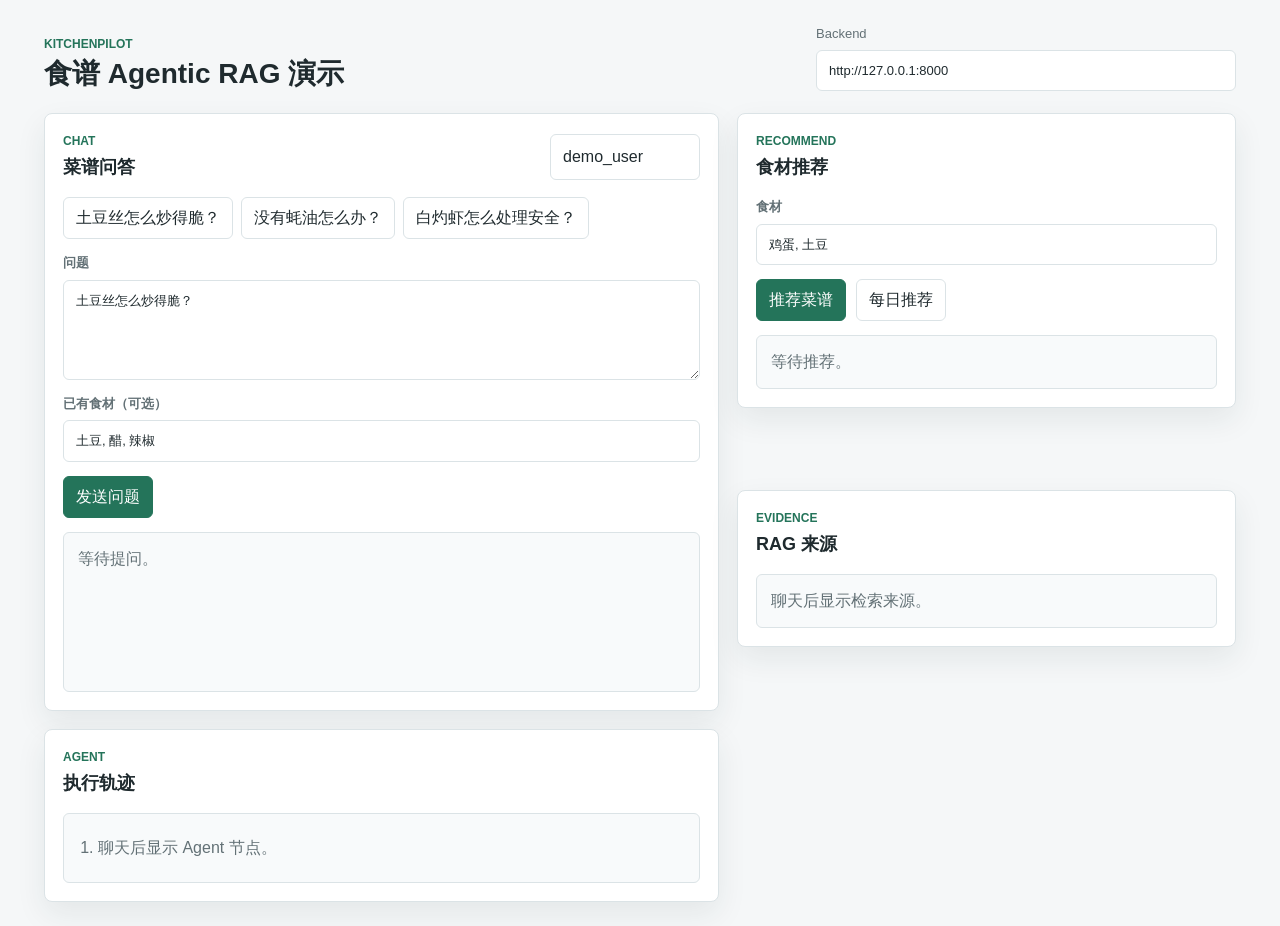
==== frontend/index.html @ 21f33a4f "Add lightweight frontend demo" ====
<!doctype html>
<html lang="zh-CN">
  <head>
    <meta charset="utf-8" />
    <meta name="viewport" content="width=device-width, initial-scale=1" />
    <title>KitchenPilot Demo</title>
    <link rel="stylesheet" href="./styles.css" />
  </head>
  <body>
    <div class="app-shell">
      <header class="topbar">
        <div>
          <p class="eyebrow">KitchenPilot</p>
          <h1>食谱 Agentic RAG 演示</h1>
        </div>
        <label class="base-url">
          <span>Backend</span>
          <input id="baseUrl" type="url" value="http://127.0.0.1:8000" />
        </label>
      </header>

      <main class="workspace">
        <section class="panel chat-panel" aria-labelledby="chatTitle">
          <div class="section-head">
            <div>
              <p class="eyebrow">Chat</p>
              <h2 id="chatTitle">菜谱问答</h2>
            </div>
            <input id="userId" class="small-input" value="demo_user" aria-label="User ID" />
          </div>

          <div class="quick-prompts" aria-label="示例问题">
            <button type="button" data-query="土豆丝怎么炒得脆？">土豆丝怎么炒得脆？</button>
            <button type="button" data-query="没有蚝油怎么办？">没有蚝油怎么办？</button>
            <button type="button" data-query="白灼虾怎么处理安全？">白灼虾怎么处理安全？</button>
          </div>

          <label class="field">
            <span>问题</span>
            <textarea id="chatQuery" rows="4">土豆丝怎么炒得脆？</textarea>
          </label>

          <label class="field">
            <span>已有食材（可选）</span>
            <input id="chatIngredients" value="土豆, 醋, 辣椒" />
          </label>

          <div class="actions">
            <button id="sendChat" type="button" class="primary">发送问题</button>
            <span id="chatStatus" class="status" role="status"></span>
          </div>

          <div id="answerBox" class="answer empty">等待提问。</div>
        </section>

        <section class="panel recommend-panel" aria-labelledby="recommendTitle">
          <div class="section-head">
            <div>
              <p class="eyebrow">Recommend</p>
              <h2 id="recommendTitle">食材推荐</h2>
            </div>
          </div>

          <label class="field">
            <span>食材</span>
            <input id="recommendIngredients" value="鸡蛋, 土豆" />
          </label>

          <div class="actions">
            <button id="sendRecommend" type="button" class="primary">推荐菜谱</button>
            <button id="sendDaily" type="button">每日推荐</button>
            <span id="recommendStatus" class="status" role="status"></span>
          </div>

          <div id="recommendations" class="list empty">等待推荐。</div>
        </section>

        <section class="panel evidence-panel" aria-labelledby="sourceTitle">
          <div class="section-head">
            <div>
              <p class="eyebrow">Evidence</p>
              <h2 id="sourceTitle">RAG 来源</h2>
            </div>
          </div>
          <div id="sources" class="list empty">聊天后显示检索来源。</div>
        </section>

        <section class="panel trace-panel" aria-labelledby="traceTitle">
          <div class="section-head">
            <div>
              <p class="eyebrow">Agent</p>
              <h2 id="traceTitle">执行轨迹</h2>
            </div>
          </div>
          <ol id="trace" class="trace empty">
            <li>聊天后显示 Agent 节点。</li>
          </ol>
        </section>
      </main>
    </div>

    <script src="./app.js"></script>
  </body>
</html>
---- frontend/styles.css ----
:root {
  color-scheme: light;
  --bg: #f5f7f8;
  --panel: #ffffff;
  --panel-soft: #f8fafb;
  --text: #1f2a2e;
  --muted: #637176;
  --line: #dbe3e6;
  --accent: #24745a;
  --accent-strong: #18553f;
  --warning: #9a5a0a;
  --danger: #a43f3f;
  --shadow: 0 12px 30px rgba(28, 46, 54, 0.08);
}

* {
  box-sizing: border-box;
}

body {
  margin: 0;
  background: var(--bg);
  color: var(--text);
  font-family:
    Inter, "Segoe UI", "Microsoft YaHei", "PingFang SC", Arial, sans-serif;
  line-height: 1.5;
}

button,
input,
textarea {
  font: inherit;
}

button {
  min-height: 38px;
  border: 1px solid var(--line);
  border-radius: 6px;
  background: #fff;
  color: var(--text);
  cursor: pointer;
  padding: 8px 12px;
}

button:hover {
  border-color: #9db7ad;
}

button:disabled {
  cursor: not-allowed;
  opacity: 0.62;
}

button.primary {
  border-color: var(--accent);
  background: var(--accent);
  color: #fff;
}

button.primary:hover {
  background: var(--accent-strong);
}

input,
textarea {
  width: 100%;
  border: 1px solid var(--line);
  border-radius: 6px;
  background: #fff;
  color: var(--text);
  padding: 10px 12px;
}

textarea {
  resize: vertical;
}

.app-shell {
  max-width: 1240px;
  margin: 0 auto;
  padding: 24px;
}

.topbar {
  display: flex;
  align-items: end;
  justify-content: space-between;
  gap: 20px;
  margin-bottom: 22px;
}

.topbar h1,
.section-head h2 {
  margin: 0;
  letter-spacing: 0;
}

.topbar h1 {
  font-size: 28px;
  line-height: 1.2;
}

.section-head h2 {
  font-size: 18px;
}

.eyebrow {
  margin: 0 0 4px;
  color: var(--accent);
  font-size: 12px;
  font-weight: 700;
  letter-spacing: 0;
  text-transform: uppercase;
}

.base-url {
  display: grid;
  gap: 6px;
  width: min(420px, 100%);
  color: var(--muted);
  font-size: 13px;
}

.workspace {
  display: grid;
  grid-template-columns: minmax(0, 1.15fr) minmax(320px, 0.85fr);
  gap: 18px;
  align-items: start;
}

.panel {
  border: 1px solid var(--line);
  border-radius: 8px;
  background: var(--panel);
  box-shadow: var(--shadow);
  padding: 18px;
}

.chat-panel {
  grid-row: span 2;
}

.section-head {
  display: flex;
  justify-content: space-between;
  gap: 12px;
  align-items: center;
  margin-bottom: 16px;
}

.small-input {
  width: 150px;
}

.field {
  display: grid;
  gap: 7px;
  margin: 14px 0;
  color: var(--muted);
  font-size: 13px;
}

.field span {
  font-weight: 650;
}

.quick-prompts {
  display: flex;
  gap: 8px;
  flex-wrap: wrap;
  margin-bottom: 14px;
}

.actions {
  display: flex;
  align-items: center;
  gap: 10px;
  flex-wrap: wrap;
  margin: 14px 0;
}

.status {
  min-height: 22px;
  color: var(--muted);
  font-size: 13px;
}

.status.error {
  color: var(--danger);
}

.answer,
.list,
.trace {
  border: 1px solid var(--line);
  border-radius: 6px;
  background: var(--panel-soft);
  padding: 14px;
}

.answer {
  min-height: 160px;
  white-space: pre-wrap;
  overflow-wrap: anywhere;
}

.meta-row {
  display: flex;
  flex-wrap: wrap;
  gap: 8px;
  margin-bottom: 10px;
}

.tag {
  display: inline-flex;
  align-items: center;
  min-height: 24px;
  border-radius: 999px;
  background: #e7f0ec;
  color: var(--accent-strong);
  padding: 2px 9px;
  font-size: 12px;
  font-weight: 650;
}

.tag.warn {
  background: #fff3dd;
  color: var(--warning);
}

.item {
  border-bottom: 1px solid var(--line);
  padding: 12px 0;
}

.item:first-child {
  padding-top: 0;
}

.item:last-child {
  border-bottom: 0;
  padding-bottom: 0;
}

.item h3 {
  margin: 0 0 6px;
  font-size: 15px;
}

.item p {
  margin: 5px 0;
  color: var(--muted);
  overflow-wrap: anywhere;
}

.trace {
  margin: 0;
  padding-left: 34px;
}

.trace li {
  margin: 8px 0;
  overflow-wrap: anywhere;
}

.empty {
  color: var(--muted);
}

@media (max-width: 860px) {
  .app-shell {
    padding: 16px;
  }

  .topbar {
    align-items: stretch;
    flex-direction: column;
  }

  .workspace {
    grid-template-columns: 1fr;
  }

  .chat-panel {
    grid-row: auto;
  }

  .section-head {
    align-items: stretch;
    flex-direction: column;
  }

  .small-input {
    width: 100%;
  }
}
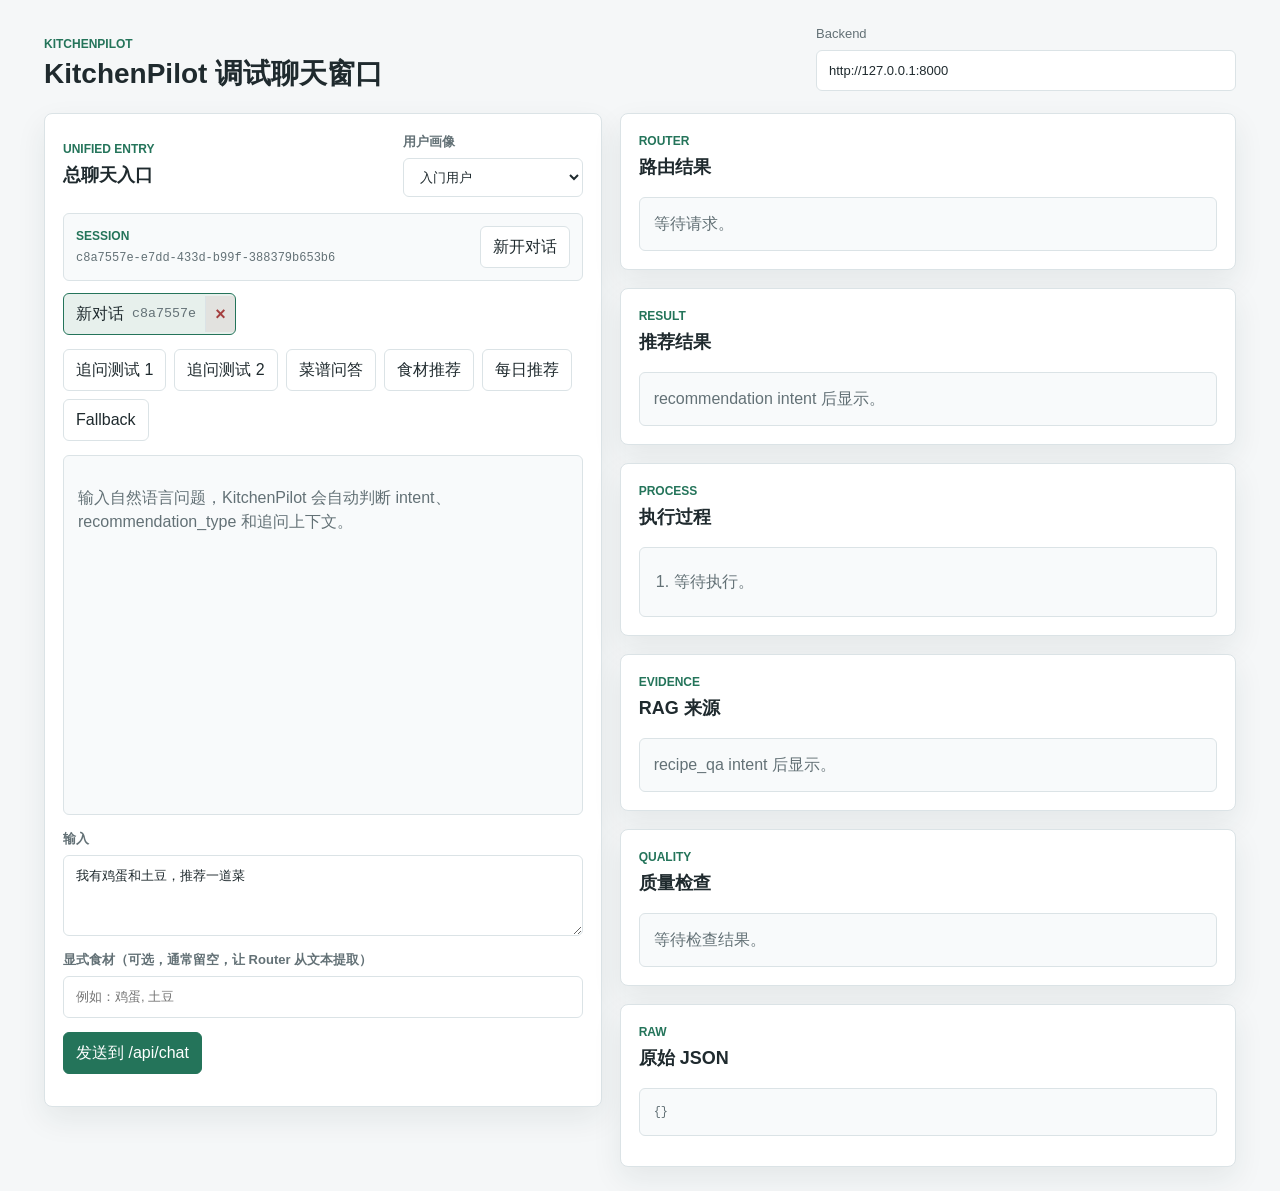
==== commit 6a057e32: "feat: finalize KitchenPilot MVP" ====
--- a/frontend/index.html
+++ b/frontend/index.html
@@ -3,7 +3,7 @@
   <head>
     <meta charset="utf-8" />
     <meta name="viewport" content="width=device-width, initial-scale=1" />
-    <title>KitchenPilot Demo</title>
+    <title>KitchenPilot Debug Console</title>
     <link rel="stylesheet" href="./styles.css" />
   </head>
   <body>
@@ -11,7 +11,7 @@
       <header class="topbar">
         <div>
           <p class="eyebrow">KitchenPilot</p>
-          <h1>食谱 Agentic RAG 演示</h1>
+          <h1>KitchenPilot 调试聊天窗口</h1>
         </div>
         <label class="base-url">
           <span>Backend</span>
@@ -19,83 +19,125 @@
         </label>
       </header>
 
-      <main class="workspace">
-        <section class="panel chat-panel" aria-labelledby="chatTitle">
+      <main class="debug-layout">
+        <section class="panel chat-console" aria-labelledby="chatTitle">
           <div class="section-head">
             <div>
-              <p class="eyebrow">Chat</p>
-              <h2 id="chatTitle">菜谱问答</h2>
+              <p class="eyebrow">Unified Entry</p>
+              <h2 id="chatTitle">总聊天入口</h2>
             </div>
-            <input id="userId" class="small-input" value="demo_user" aria-label="User ID" />
+            <label class="persona-select">
+              <span>用户画像</span>
+              <select id="userId" aria-label="User profile">
+                <option value="novice_user">完全新手</option>
+                <option value="beginner_user" selected>入门用户</option>
+                <option value="expert_user">技艺高超的老手</option>
+              </select>
+            </label>
           </div>
 
+          <div class="session-bar" aria-label="对话管理">
+            <div>
+              <p class="eyebrow">Session</p>
+              <p id="activeSessionId" class="session-id">未创建</p>
+            </div>
+            <button id="newSession" type="button">新开对话</button>
+          </div>
+
+          <div id="sessionList" class="session-list" aria-label="Session 列表"></div>
+
           <div class="quick-prompts" aria-label="示例问题">
-            <button type="button" data-query="土豆丝怎么炒得脆？">土豆丝怎么炒得脆？</button>
-            <button type="button" data-query="没有蚝油怎么办？">没有蚝油怎么办？</button>
-            <button type="button" data-query="白灼虾怎么处理安全？">白灼虾怎么处理安全？</button>
+            <button type="button" data-query="咸蛋黄鸡翅怎么做？只告诉我步骤就好，不要太多的符号">追问测试 1</button>
+            <button type="button" data-query="料酒和生抽要下多少？还需要别的调料吗？">追问测试 2</button>
+            <button type="button" data-query="土豆丝怎么炒得脆？">菜谱问答</button>
+            <button type="button" data-query="我有鸡蛋和土豆，推荐一道菜">食材推荐</button>
+            <button type="button" data-query="今天吃什么？">每日推荐</button>
+            <button type="button" data-query="帮我想想">Fallback</button>
+          </div>
+
+          <div id="messages" class="messages empty">
+            <p>输入自然语言问题，KitchenPilot 会自动判断 intent、recommendation_type 和追问上下文。</p>
           </div>
 
           <label class="field">
-            <span>问题</span>
-            <textarea id="chatQuery" rows="4">土豆丝怎么炒得脆？</textarea>
+            <span>输入</span>
+            <textarea id="chatQuery" rows="3">我有鸡蛋和土豆，推荐一道菜</textarea>
           </label>
 
           <label class="field">
-            <span>已有食材（可选）</span>
-            <input id="chatIngredients" value="土豆, 醋, 辣椒" />
+            <span>显式食材（可选，通常留空，让 Router 从文本提取）</span>
+            <input id="chatIngredients" placeholder="例如：鸡蛋, 土豆" />
           </label>
 
           <div class="actions">
-            <button id="sendChat" type="button" class="primary">发送问题</button>
+            <button id="sendChat" type="button" class="primary">发送到 /api/chat</button>
             <span id="chatStatus" class="status" role="status"></span>
           </div>
-
-          <div id="answerBox" class="answer empty">等待提问。</div>
         </section>
 
-        <section class="panel recommend-panel" aria-labelledby="recommendTitle">
-          <div class="section-head">
-            <div>
-              <p class="eyebrow">Recommend</p>
-              <h2 id="recommendTitle">食材推荐</h2>
+        <aside class="debug-stack">
+          <section class="panel" aria-labelledby="routerTitle">
+            <div class="section-head">
+              <div>
+                <p class="eyebrow">Router</p>
+                <h2 id="routerTitle">路由结果</h2>
+              </div>
             </div>
-          </div>
+            <div id="routerInfo" class="list empty">等待请求。</div>
+          </section>
 
-          <label class="field">
-            <span>食材</span>
-            <input id="recommendIngredients" value="鸡蛋, 土豆" />
-          </label>
+          <section class="panel" aria-labelledby="resultTitle">
+            <div class="section-head">
+              <div>
+                <p class="eyebrow">Result</p>
+                <h2 id="resultTitle">推荐结果</h2>
+              </div>
+            </div>
+            <div id="recommendations" class="list empty">recommendation intent 后显示。</div>
+          </section>
 
-          <div class="actions">
-            <button id="sendRecommend" type="button" class="primary">推荐菜谱</button>
-            <button id="sendDaily" type="button">每日推荐</button>
-            <span id="recommendStatus" class="status" role="status"></span>
-          </div>
+          <section class="panel" aria-labelledby="traceTitle">
+            <div class="section-head">
+              <div>
+                <p class="eyebrow">Process</p>
+                <h2 id="traceTitle">执行过程</h2>
+              </div>
+            </div>
+            <ol id="trace" class="trace empty">
+              <li>等待执行。</li>
+            </ol>
+          </section>
 
-          <div id="recommendations" class="list empty">等待推荐。</div>
-        </section>
+          <section class="panel" aria-labelledby="sourceTitle">
+            <div class="section-head">
+              <div>
+                <p class="eyebrow">Evidence</p>
+                <h2 id="sourceTitle">RAG 来源</h2>
+              </div>
+            </div>
+            <div id="sources" class="list empty">recipe_qa intent 后显示。</div>
+          </section>
 
-        <section class="panel evidence-panel" aria-labelledby="sourceTitle">
-          <div class="section-head">
-            <div>
-              <p class="eyebrow">Evidence</p>
-              <h2 id="sourceTitle">RAG 来源</h2>
+          <section class="panel" aria-labelledby="qualityTitle">
+            <div class="section-head">
+              <div>
+                <p class="eyebrow">Quality</p>
+                <h2 id="qualityTitle">质量检查</h2>
+              </div>
             </div>
-          </div>
-          <div id="sources" class="list empty">聊天后显示检索来源。</div>
-        </section>
+            <div id="quality" class="list empty">等待检查结果。</div>
+          </section>
 
-        <section class="panel trace-panel" aria-labelledby="traceTitle">
-          <div class="section-head">
-            <div>
-              <p class="eyebrow">Agent</p>
-              <h2 id="traceTitle">执行轨迹</h2>
+          <section class="panel" aria-labelledby="rawTitle">
+            <div class="section-head">
+              <div>
+                <p class="eyebrow">Raw</p>
+                <h2 id="rawTitle">原始 JSON</h2>
+              </div>
             </div>
-          </div>
-          <ol id="trace" class="trace empty">
-            <li>聊天后显示 Agent 节点。</li>
-          </ol>
-        </section>
+            <pre id="rawJson" class="raw-json empty">{}</pre>
+          </section>
+        </aside>
       </main>
     </div>
 
--- a/frontend/styles.css
+++ b/frontend/styles.css
@@ -28,6 +28,7 @@
 
 button,
 input,
+select,
 textarea {
   font: inherit;
 }
@@ -62,6 +63,7 @@
 }
 
 input,
+select,
 textarea {
   width: 100%;
   border: 1px solid var(--line);
@@ -121,11 +123,21 @@
   font-size: 13px;
 }
 
-.workspace {
+.workspace,
+.debug-layout {
   display: grid;
   grid-template-columns: minmax(0, 1.15fr) minmax(320px, 0.85fr);
   gap: 18px;
   align-items: start;
+}
+
+.debug-layout {
+  grid-template-columns: minmax(0, 0.95fr) minmax(360px, 1.05fr);
+}
+
+.debug-stack {
+  display: grid;
+  gap: 18px;
 }
 
 .panel {
@@ -152,6 +164,109 @@
   width: 150px;
 }
 
+.persona-select {
+  display: grid;
+  gap: 6px;
+  width: 180px;
+  color: var(--muted);
+  font-size: 13px;
+}
+
+.persona-select span {
+  font-weight: 650;
+}
+
+.session-bar {
+  display: flex;
+  justify-content: space-between;
+  align-items: center;
+  gap: 12px;
+  border: 1px solid var(--line);
+  border-radius: 6px;
+  background: var(--panel-soft);
+  padding: 12px;
+  margin-bottom: 12px;
+}
+
+.session-id {
+  margin: 0;
+  color: var(--muted);
+  font-family: Consolas, "Cascadia Mono", monospace;
+  font-size: 12px;
+  overflow-wrap: anywhere;
+}
+
+.session-list {
+  display: flex;
+  flex-wrap: wrap;
+  gap: 8px;
+  margin-bottom: 14px;
+}
+
+.session-item {
+  display: inline-flex;
+  align-items: center;
+  max-width: 230px;
+  min-height: 38px;
+  border: 1px solid var(--line);
+  border-radius: 6px;
+  background: #fff;
+  overflow: hidden;
+}
+
+.session-item.active {
+  border-color: var(--accent);
+  background: #e7f0ec;
+}
+
+.session-open {
+  display: inline-flex;
+  align-items: center;
+  gap: 8px;
+  min-height: 36px;
+  min-width: 0;
+  border: 0;
+  background: transparent;
+  padding: 8px 9px 8px 12px;
+}
+
+.session-open:hover {
+  border-color: transparent;
+}
+
+.session-open span {
+  overflow: hidden;
+  text-overflow: ellipsis;
+  white-space: nowrap;
+}
+
+.session-open small {
+  color: var(--muted);
+  font-family: Consolas, "Cascadia Mono", monospace;
+}
+
+.session-delete {
+  display: inline-grid;
+  place-items: center;
+  width: 30px;
+  min-width: 30px;
+  min-height: 36px;
+  border: 0;
+  border-left: 1px solid var(--line);
+  border-radius: 0;
+  background: rgba(164, 63, 63, 0.08);
+  color: var(--danger);
+  font-size: 18px;
+  font-weight: 700;
+  line-height: 1;
+  padding: 0;
+}
+
+.session-delete:hover {
+  background: #f4dddd;
+  color: var(--danger);
+}
+
 .field {
   display: grid;
   gap: 7px;
@@ -191,7 +306,9 @@
 
 .answer,
 .list,
-.trace {
+.trace,
+.messages,
+.raw-json {
   border: 1px solid var(--line);
   border-radius: 6px;
   background: var(--panel-soft);
@@ -202,6 +319,53 @@
   min-height: 160px;
   white-space: pre-wrap;
   overflow-wrap: anywhere;
+}
+
+.messages {
+  display: grid;
+  align-content: start;
+  gap: 12px;
+  min-height: 360px;
+  max-height: 56vh;
+  overflow: auto;
+}
+
+.message {
+  display: grid;
+  gap: 6px;
+  max-width: 88%;
+}
+
+.message.user {
+  justify-self: end;
+}
+
+.message.agent {
+  justify-self: start;
+}
+
+.message-role {
+  color: var(--muted);
+  font-size: 12px;
+  font-weight: 700;
+}
+
+.message.user .message-role {
+  text-align: right;
+}
+
+.message-body {
+  border-radius: 8px;
+  background: #fff;
+  border: 1px solid var(--line);
+  padding: 10px 12px;
+  white-space: pre-wrap;
+  overflow-wrap: anywhere;
+}
+
+.message.user .message-body {
+  background: #e7f0ec;
+  border-color: #c8ddd3;
 }
 
 .meta-row {
@@ -263,6 +427,14 @@
   overflow-wrap: anywhere;
 }
 
+.raw-json {
+  max-height: 360px;
+  overflow: auto;
+  font-family: Consolas, "Cascadia Mono", monospace;
+  font-size: 12px;
+  white-space: pre-wrap;
+}
+
 .empty {
   color: var(--muted);
 }
@@ -277,7 +449,8 @@
     flex-direction: column;
   }
 
-  .workspace {
+  .workspace,
+  .debug-layout {
     grid-template-columns: 1fr;
   }
 
@@ -293,4 +466,9 @@
   .small-input {
     width: 100%;
   }
-}
+
+  .session-bar {
+    align-items: stretch;
+    flex-direction: column;
+  }
+}
